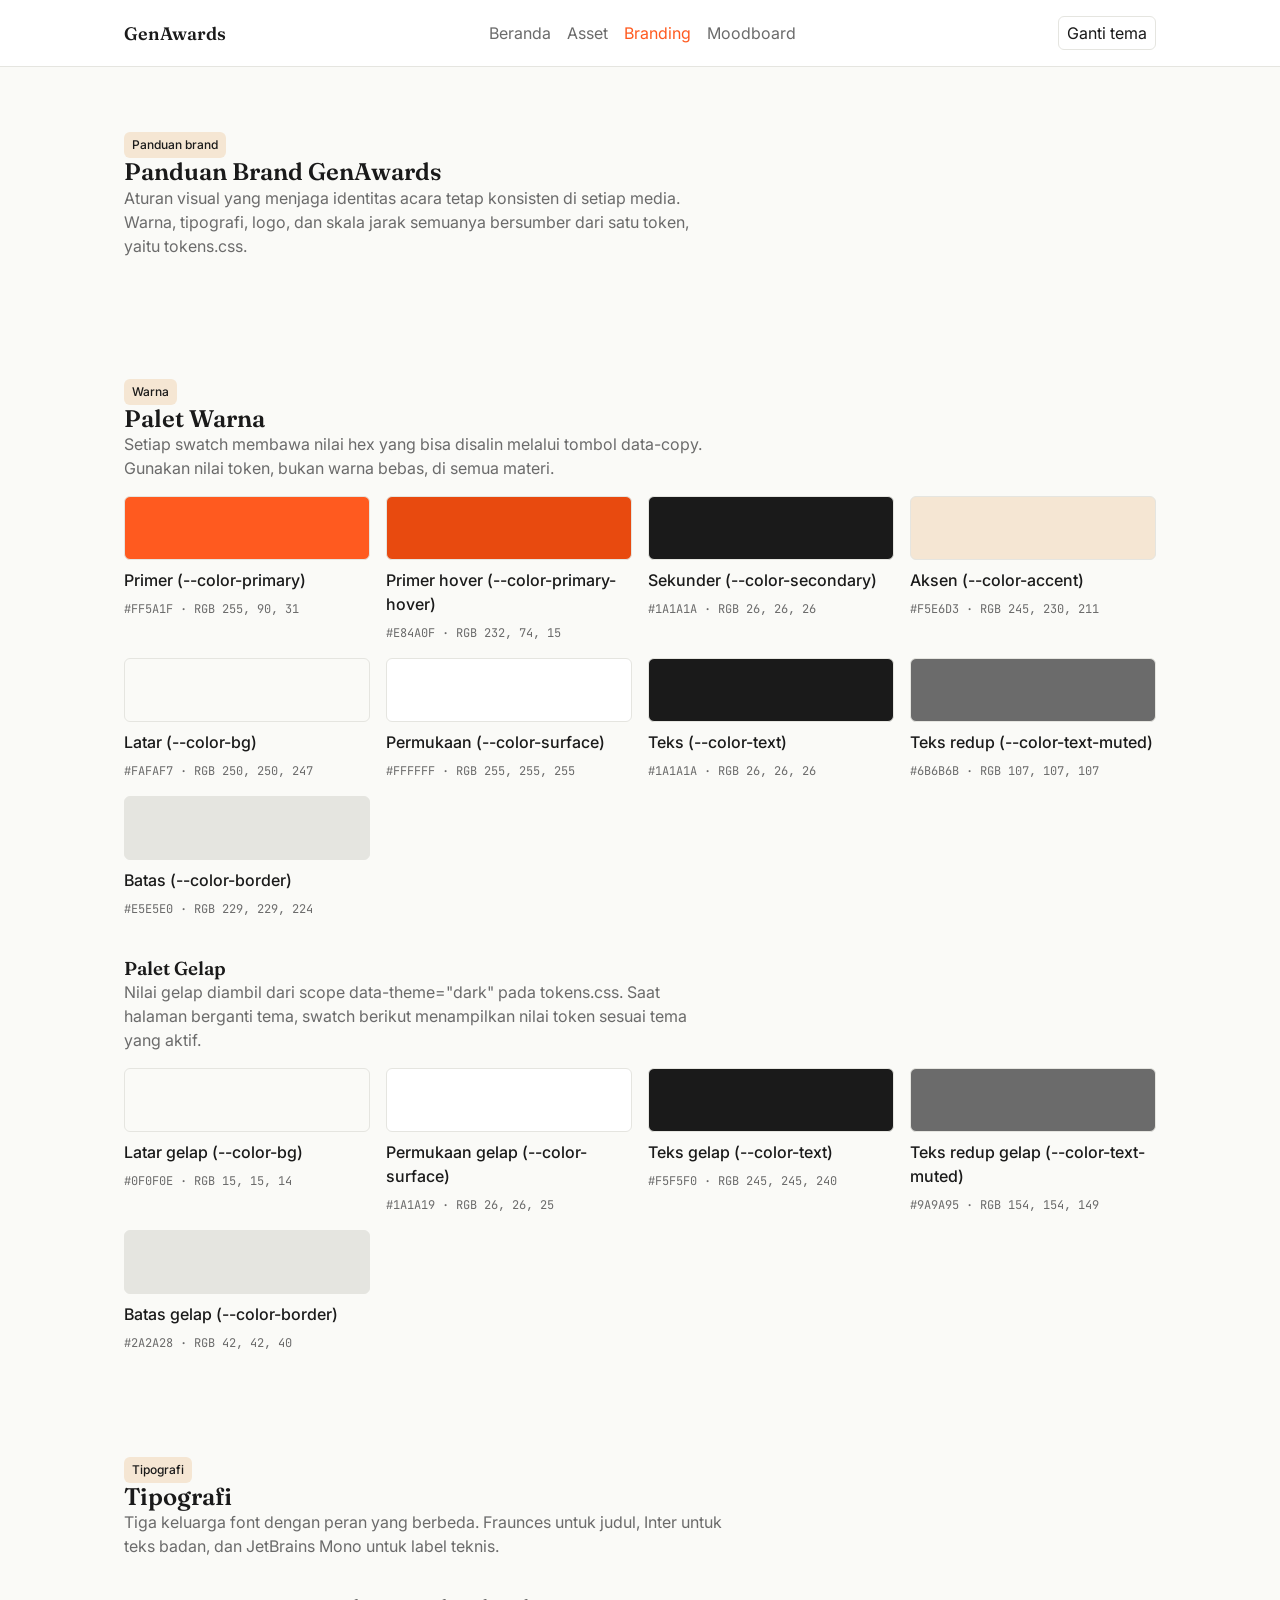
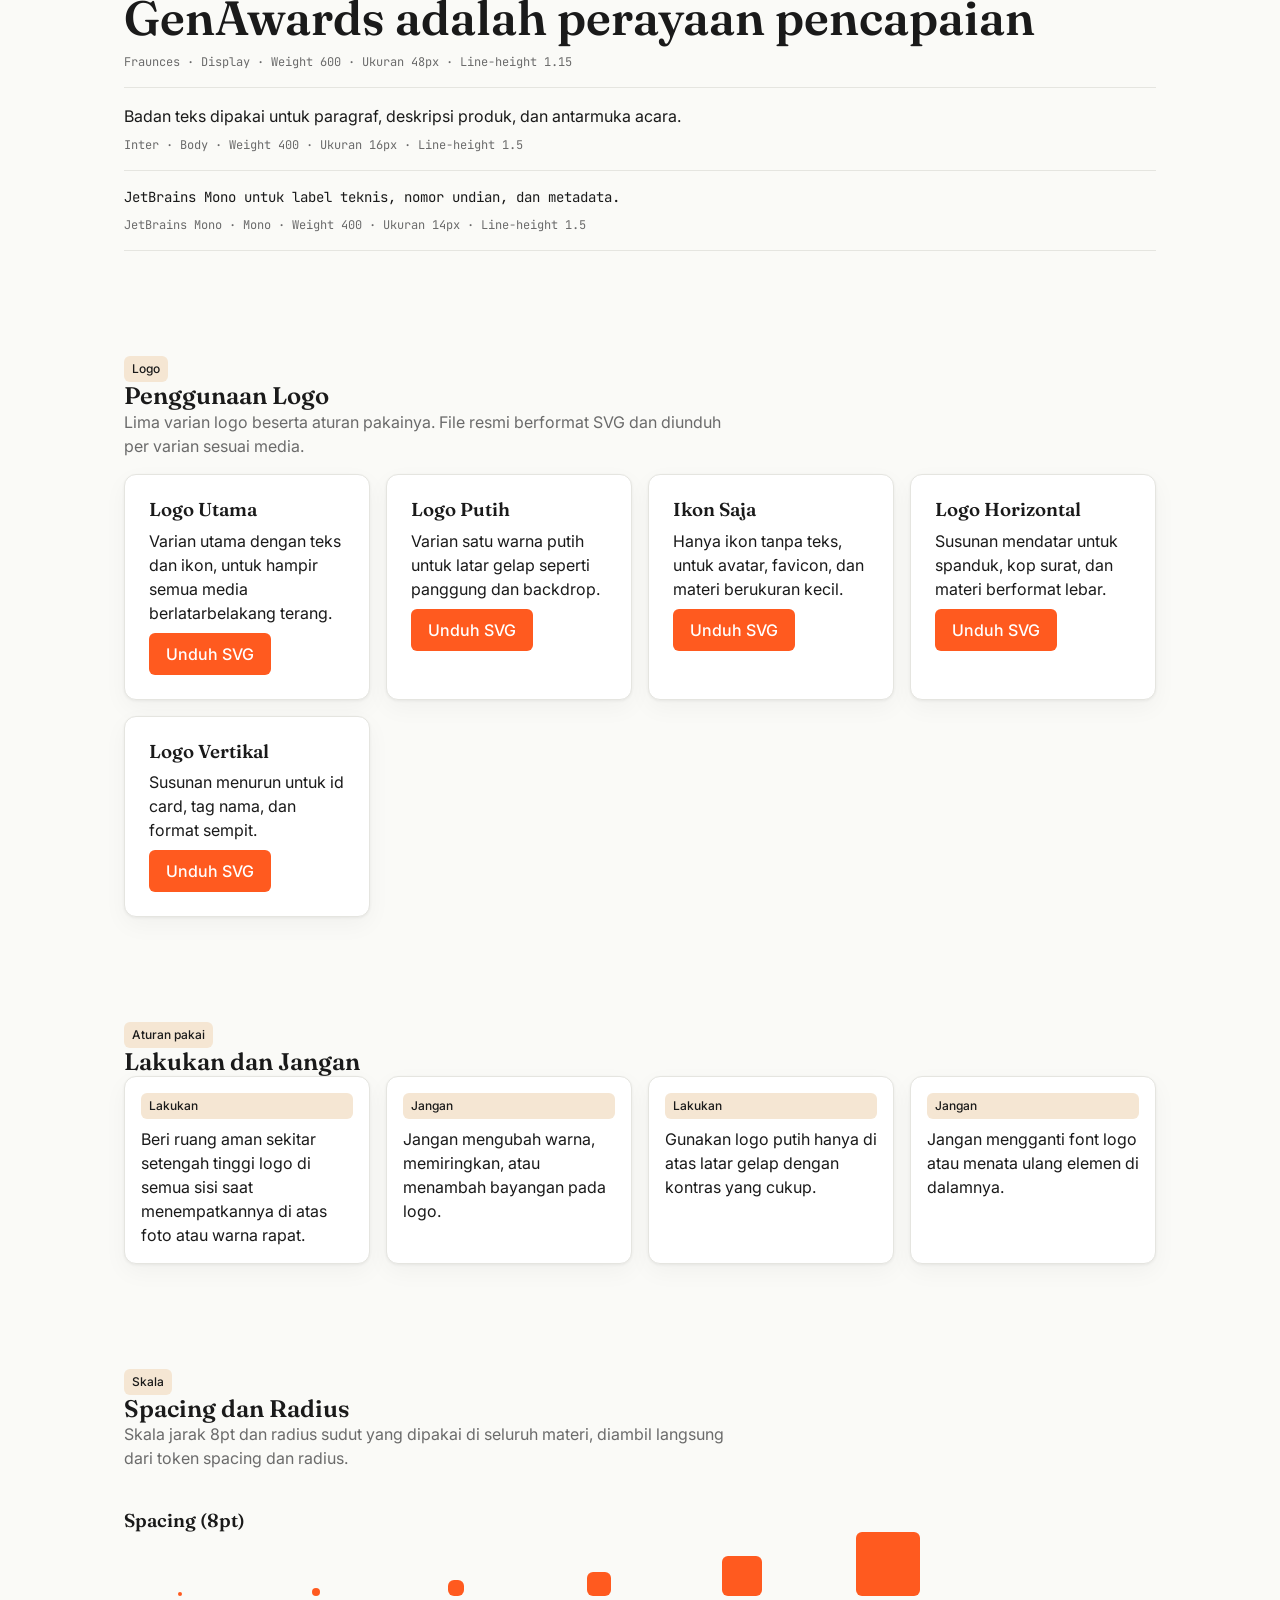
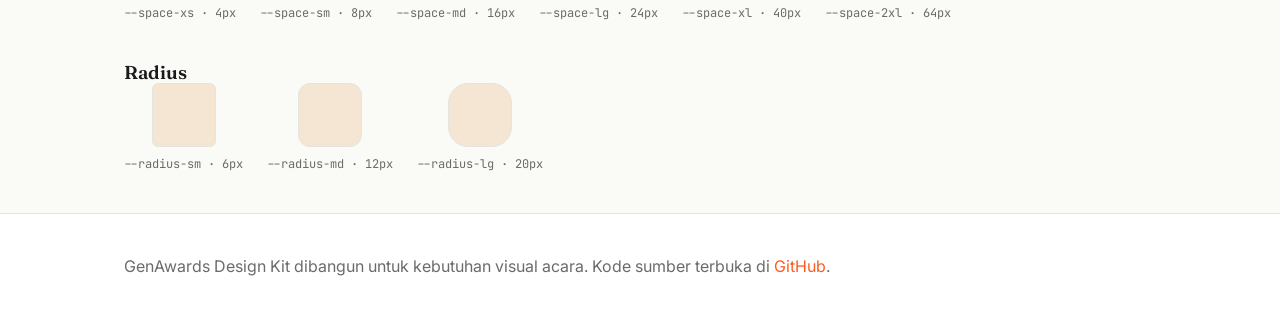
==== branding.html @ 39873c0e "feat: add brand guidelines page" ====
<!DOCTYPE html>
<html lang="id" data-theme="light">
<head>
  <meta charset="UTF-8">
  <meta name="viewport" content="width=device-width, initial-scale=1">
  <meta name="description" content="Panduan brand GenAwards: palet warna, tipografi, penggunaan logo, dan aturan desain untuk kebutuhan visual acara.">
  <meta property="og:title" content="GenAwards — Brand Guideline">
  <meta property="og:description" content="Panduan brand GenAwards: palet warna, tipografi, penggunaan logo, dan aturan desain.">
  <meta property="og:type" content="website">
  <meta property="og:url" content="https://ubaidkhoiri.github.io/genawards/">
  <title>Branding — GenAwards Design Kit</title>
  <link rel="preconnect" href="https://fonts.googleapis.com">
  <link rel="preconnect" href="https://fonts.gstatic.com" crossorigin>
  <link href="https://fonts.googleapis.com/css2?family=Fraunces:opsz,wght@9..144,500;9..144,600&family=Inter:wght@400;500;600&family=JetBrains+Mono:wght@400;500&display=swap" rel="stylesheet">
  <link rel="stylesheet" href="./assets/css/tokens.css">
  <link rel="stylesheet" href="./assets/css/style.css">
</head>
<body>
  <header class="site-header">
    <div class="container site-header__inner">
      <a class="site-header__brand" href="./index.html">GenAwards</a>
      <nav class="nav" aria-label="Navigasi utama">
        <a class="nav__link" href="./index.html">Beranda</a>
        <a class="nav__link" href="./assets.html">Asset</a>
        <a class="nav__link" href="./branding.html" aria-current="page">Branding</a>
        <a class="nav__link" href="./moodboard.html">Moodboard</a>
      </nav>
      <button class="chip" type="button" data-theme-toggle aria-label="Ganti tema terang atau gelap">Ganti tema</button>
    </div>
  </header>

  <main>
    <section class="section" aria-labelledby="panduan-title">
      <div class="container">
        <span class="badge">Panduan brand</span>
        <h1 id="panduan-title">Panduan Brand GenAwards</h1>
        <p class="section__intro">Aturan visual yang menjaga identitas acara tetap konsisten di setiap media. Warna, tipografi, logo, dan skala jarak semuanya bersumber dari satu token, yaitu tokens.css.</p>
      </div>
    </section>

    <section class="section" aria-labelledby="warna-title">
      <div class="container">
        <span class="badge">Warna</span>
        <h2 id="warna-title">Palet Warna</h2>
        <p class="section__intro">Setiap swatch membawa nilai hex yang bisa disalin melalui tombol data-copy. Gunakan nilai token, bukan warna bebas, di semua materi.</p>

        <div class="grid">
          <div class="swatch swatch--primary" data-copy="#FF5A1F">
            <div class="swatch__preview" aria-hidden="true"></div>
            <p class="swatch__name">Primer (--color-primary)</p>
            <p class="swatch__meta">#FF5A1F · RGB 255, 90, 31</p>
          </div>
          <div class="swatch swatch--primary-hover" data-copy="#E84A0F">
            <div class="swatch__preview" aria-hidden="true"></div>
            <p class="swatch__name">Primer hover (--color-primary-hover)</p>
            <p class="swatch__meta">#E84A0F · RGB 232, 74, 15</p>
          </div>
          <div class="swatch swatch--secondary" data-copy="#1A1A1A">
            <div class="swatch__preview" aria-hidden="true"></div>
            <p class="swatch__name">Sekunder (--color-secondary)</p>
            <p class="swatch__meta">#1A1A1A · RGB 26, 26, 26</p>
          </div>
          <div class="swatch swatch--accent" data-copy="#F5E6D3">
            <div class="swatch__preview" aria-hidden="true"></div>
            <p class="swatch__name">Aksen (--color-accent)</p>
            <p class="swatch__meta">#F5E6D3 · RGB 245, 230, 211</p>
          </div>
          <div class="swatch swatch--bg" data-copy="#FAFAF7">
            <div class="swatch__preview" aria-hidden="true"></div>
            <p class="swatch__name">Latar (--color-bg)</p>
            <p class="swatch__meta">#FAFAF7 · RGB 250, 250, 247</p>
          </div>
          <div class="swatch swatch--surface" data-copy="#FFFFFF">
            <div class="swatch__preview" aria-hidden="true"></div>
            <p class="swatch__name">Permukaan (--color-surface)</p>
            <p class="swatch__meta">#FFFFFF · RGB 255, 255, 255</p>
          </div>
          <div class="swatch swatch--text" data-copy="#1A1A1A">
            <div class="swatch__preview" aria-hidden="true"></div>
            <p class="swatch__name">Teks (--color-text)</p>
            <p class="swatch__meta">#1A1A1A · RGB 26, 26, 26</p>
          </div>
          <div class="swatch swatch--text-muted" data-copy="#6B6B6B">
            <div class="swatch__preview" aria-hidden="true"></div>
            <p class="swatch__name">Teks redup (--color-text-muted)</p>
            <p class="swatch__meta">#6B6B6B · RGB 107, 107, 107</p>
          </div>
          <div class="swatch swatch--border" data-copy="#E5E5E0">
            <div class="swatch__preview" aria-hidden="true"></div>
            <p class="swatch__name">Batas (--color-border)</p>
            <p class="swatch__meta">#E5E5E0 · RGB 229, 229, 224</p>
          </div>
        </div>

        <h3 class="subhead">Palet Gelap</h3>
        <p class="section__intro">Nilai gelap diambil dari scope data-theme="dark" pada tokens.css. Saat halaman berganti tema, swatch berikut menampilkan nilai token sesuai tema yang aktif.</p>
        <div class="grid">
          <div class="swatch swatch--bg" data-copy="#0F0F0E">
            <div class="swatch__preview" aria-hidden="true"></div>
            <p class="swatch__name">Latar gelap (--color-bg)</p>
            <p class="swatch__meta">#0F0F0E · RGB 15, 15, 14</p>
          </div>
          <div class="swatch swatch--surface" data-copy="#1A1A19">
            <div class="swatch__preview" aria-hidden="true"></div>
            <p class="swatch__name">Permukaan gelap (--color-surface)</p>
            <p class="swatch__meta">#1A1A19 · RGB 26, 26, 25</p>
          </div>
          <div class="swatch swatch--text" data-copy="#F5F5F0">
            <div class="swatch__preview" aria-hidden="true"></div>
            <p class="swatch__name">Teks gelap (--color-text)</p>
            <p class="swatch__meta">#F5F5F0 · RGB 245, 245, 240</p>
          </div>
          <div class="swatch swatch--text-muted" data-copy="#9A9A95">
            <div class="swatch__preview" aria-hidden="true"></div>
            <p class="swatch__name">Teks redup gelap (--color-text-muted)</p>
            <p class="swatch__meta">#9A9A95 · RGB 154, 154, 149</p>
          </div>
          <div class="swatch swatch--border" data-copy="#2A2A28">
            <div class="swatch__preview" aria-hidden="true"></div>
            <p class="swatch__name">Batas gelap (--color-border)</p>
            <p class="swatch__meta">#2A2A28 · RGB 42, 42, 40</p>
          </div>
        </div>
      </div>
    </section>

    <section class="section" aria-labelledby="tipografi-title">
      <div class="container">
        <span class="badge">Tipografi</span>
        <h2 id="tipografi-title">Tipografi</h2>
        <p class="section__intro">Tiga keluarga font dengan peran yang berbeda. Fraunces untuk judul, Inter untuk teks badan, dan JetBrains Mono untuk label teknis.</p>

        <div class="type">
          <p class="type__sample type__sample--display">GenAwards adalah perayaan pencapaian</p>
          <p class="type__meta">Fraunces · Display · Weight 600 · Ukuran 48px · Line-height 1.15</p>
        </div>
        <div class="type">
          <p class="type__sample type__sample--body">Badan teks dipakai untuk paragraf, deskripsi produk, dan antarmuka acara.</p>
          <p class="type__meta">Inter · Body · Weight 400 · Ukuran 16px · Line-height 1.5</p>
        </div>
        <div class="type">
          <p class="type__sample type__sample--mono">JetBrains Mono untuk label teknis, nomor undian, dan metadata.</p>
          <p class="type__meta">JetBrains Mono · Mono · Weight 400 · Ukuran 14px · Line-height 1.5</p>
        </div>
      </div>
    </section>

    <section class="section" aria-labelledby="logo-title">
      <div class="container">
        <span class="badge">Logo</span>
        <h2 id="logo-title">Penggunaan Logo</h2>
        <p class="section__intro">Lima varian logo beserta aturan pakainya. File resmi berformat SVG dan diunduh per varian sesuai media.</p>

        <div class="grid">
          <div class="card card--logo">
            <h3>Logo Utama</h3>
            <p>Varian utama dengan teks dan ikon, untuk hampir semua media berlatarbelakang terang.</p>
            <a class="button" href="./downloads/logo-primary.svg" download>Unduh SVG</a>
          </div>
          <div class="card card--logo">
            <h3>Logo Putih</h3>
            <p>Varian satu warna putih untuk latar gelap seperti panggung dan backdrop.</p>
            <a class="button" href="./downloads/logo-white.svg" download>Unduh SVG</a>
          </div>
          <div class="card card--logo">
            <h3>Ikon Saja</h3>
            <p>Hanya ikon tanpa teks, untuk avatar, favicon, dan materi berukuran kecil.</p>
            <a class="button" href="./downloads/logo-icon.svg" download>Unduh SVG</a>
          </div>
          <div class="card card--logo">
            <h3>Logo Horizontal</h3>
            <p>Susunan mendatar untuk spanduk, kop surat, dan materi berformat lebar.</p>
            <a class="button" href="./downloads/logo-horizontal.svg" download>Unduh SVG</a>
          </div>
          <div class="card card--logo">
            <h3>Logo Vertikal</h3>
            <p>Susunan menurun untuk id card, tag nama, dan format sempit.</p>
            <a class="button" href="./downloads/logo-vertical.svg" download>Unduh SVG</a>
          </div>
        </div>
      </div>
    </section>

    <section class="section" aria-labelledby="aturan-title">
      <div class="container">
        <span class="badge">Aturan pakai</span>
        <h2 id="aturan-title">Lakukan dan Jangan</h2>

        <div class="grid">
          <div class="card card--do-dont">
            <span class="badge">Lakukan</span>
            <p>Beri ruang aman sekitar setengah tinggi logo di semua sisi saat menempatkannya di atas foto atau warna rapat.</p>
          </div>
          <div class="card card--do-dont">
            <span class="badge">Jangan</span>
            <p>Jangan mengubah warna, memiringkan, atau menambah bayangan pada logo.</p>
          </div>
          <div class="card card--do-dont">
            <span class="badge">Lakukan</span>
            <p>Gunakan logo putih hanya di atas latar gelap dengan kontras yang cukup.</p>
          </div>
          <div class="card card--do-dont">
            <span class="badge">Jangan</span>
            <p>Jangan mengganti font logo atau menata ulang elemen di dalamnya.</p>
          </div>
        </div>
      </div>
    </section>

    <section class="section" aria-labelledby="skala-title">
      <div class="container">
        <span class="badge">Skala</span>
        <h2 id="skala-title">Spacing dan Radius</h2>
        <p class="section__intro">Skala jarak 8pt dan radius sudut yang dipakai di seluruh materi, diambil langsung dari token spacing dan radius.</p>

        <h3 class="subhead">Spacing (8pt)</h3>
        <div class="scale">
          <div class="scale__unit">
            <div class="scale__item scale__item--space-xs" aria-hidden="true"></div>
            <p class="scale__label">--space-xs · 4px</p>
          </div>
          <div class="scale__unit">
            <div class="scale__item scale__item--space-sm" aria-hidden="true"></div>
            <p class="scale__label">--space-sm · 8px</p>
          </div>
          <div class="scale__unit">
            <div class="scale__item scale__item--space-md" aria-hidden="true"></div>
            <p class="scale__label">--space-md · 16px</p>
          </div>
          <div class="scale__unit">
            <div class="scale__item scale__item--space-lg" aria-hidden="true"></div>
            <p class="scale__label">--space-lg · 24px</p>
          </div>
          <div class="scale__unit">
            <div class="scale__item scale__item--space-xl" aria-hidden="true"></div>
            <p class="scale__label">--space-xl · 40px</p>
          </div>
          <div class="scale__unit">
            <div class="scale__item scale__item--space-2xl" aria-hidden="true"></div>
            <p class="scale__label">--space-2xl · 64px</p>
          </div>
        </div>

        <h3 class="subhead">Radius</h3>
        <div class="scale">
          <div class="scale__unit">
            <div class="scale__item scale__item--radius scale__item--radius-sm" aria-hidden="true"></div>
            <p class="scale__label">--radius-sm · 6px</p>
          </div>
          <div class="scale__unit">
            <div class="scale__item scale__item--radius scale__item--radius-md" aria-hidden="true"></div>
            <p class="scale__label">--radius-md · 12px</p>
          </div>
          <div class="scale__unit">
            <div class="scale__item scale__item--radius scale__item--radius-lg" aria-hidden="true"></div>
            <p class="scale__label">--radius-lg · 20px</p>
          </div>
        </div>
      </div>
    </section>
  </main>

  <footer class="site-footer">
    <div class="container">
      <p>GenAwards Design Kit dibangun untuk kebutuhan visual acara. Kode sumber terbuka di <a href="https://github.com/ubaidkhoiri/genawards" target="_blank" rel="noopener">GitHub</a>.</p>
    </div>
  </footer>

  <script src="./assets/js/main.js"></script>
</body>
</html>
---- assets/css/tokens.css ----
:root {
  /* Warna — sesuaikan dengan brand event, contoh: */
  --color-primary: #FF5A1F;
  --color-primary-hover: #E84A0F;
  --color-secondary: #1A1A1A;
  --color-accent: #F5E6D3;
  --color-bg: #FAFAF7;
  --color-surface: #FFFFFF;
  --color-text: #1A1A1A;
  --color-text-muted: #6B6B6B;
  --color-border: #E5E5E0;

  /* Typography */
  --font-display: 'Fraunces', serif;
  --font-body: 'Inter', system-ui, sans-serif;
  --font-mono: 'JetBrains Mono', monospace;

  /* Spacing scale (8pt) */
  --space-xs: 4px;
  --space-sm: 8px;
  --space-md: 16px;
  --space-lg: 24px;
  --space-xl: 40px;
  --space-2xl: 64px;

  /* Radius & shadow */
  --radius-sm: 6px;
  --radius-md: 12px;
  --radius-lg: 20px;
  --shadow-card: 0 1px 3px rgba(0,0,0,0.06), 0 8px 24px rgba(0,0,0,0.04);
  --shadow-hover: 0 4px 12px rgba(0,0,0,0.08), 0 16px 40px rgba(0,0,0,0.08);

  /* Motion */
  --ease-out: cubic-bezier(0.16, 1, 0.3, 1);
  --duration: 220ms;
}

[data-theme="dark"] {
  --color-bg: #0F0F0E;
  --color-surface: #1A1A19;
  --color-text: #F5F5F0;
  --color-text-muted: #9A9A95;
  --color-border: #2A2A28;
}
---- assets/css/style.css ----
/* Reset */
*,
*::before,
*::after {
  box-sizing: border-box;
  margin: 0;
  padding: 0;
}

html {
  -webkit-text-size-adjust: 100%;
  text-size-adjust: 100%;
}

body {
  font-family: var(--font-body);
  font-size: 16px;
  line-height: 1.5;
  color: var(--color-text);
  background-color: var(--color-bg);
}

img,
picture,
video {
  display: block;
  max-width: 100%;
  height: auto;
}

input,
button,
textarea,
select {
  font: inherit;
  color: inherit;
}

a {
  color: var(--color-primary);
  text-decoration: none;
}

a:hover {
  color: var(--color-primary-hover);
}

/* Typography */
h1,
h2,
h3,
h4,
h5,
h6 {
  font-family: var(--font-display);
  font-weight: 600;
  line-height: 1.15;
  color: var(--color-text);
}

/* Layout base */
.container {
  width: 100%;
  max-width: 1080px;
  margin-inline: auto;
  padding-inline: var(--space-md);
}

@media (min-width: 640px) {
  .container {
    padding-inline: var(--space-lg);
  }
}

/* Focus */
:focus-visible {
  outline: 2px solid var(--color-primary);
  outline-offset: 2px;
}

/* Components */
.card {
  background-color: var(--color-surface);
  border: 1px solid var(--color-border);
  border-radius: var(--radius-md);
  box-shadow: var(--shadow-card);
  transition: box-shadow var(--duration) var(--ease-out);
}

.card:hover {
  box-shadow: var(--shadow-hover);
}

.badge {
  display: inline-block;
  font-size: 0.75rem;
  font-weight: 500;
  padding: var(--space-xs) var(--space-sm);
  border-radius: var(--radius-sm);
  background-color: var(--color-accent);
  color: var(--color-text);
}

.chip {
  display: inline-block;
  padding: var(--space-xs) var(--space-sm);
  border: 1px solid var(--color-border);
  border-radius: var(--radius-sm);
  background-color: var(--color-surface);
  color: var(--color-text);
  cursor: pointer;
  transition: background-color var(--duration) var(--ease-out), border-color var(--duration) var(--ease-out);
}

.chip:hover,
.chip[aria-pressed="true"] {
  background-color: var(--color-accent);
  border-color: var(--color-primary);
}

.button {
  display: inline-block;
  padding: var(--space-sm) var(--space-md);
  border: 1px solid transparent;
  border-radius: var(--radius-sm);
  background-color: var(--color-primary);
  color: var(--color-surface);
  font-weight: 500;
  cursor: pointer;
  transition: background-color var(--duration) var(--ease-out);
}

.button:hover {
  background-color: var(--color-primary-hover);
  color: var(--color-surface);
}

.toast {
  position: fixed;
  bottom: var(--space-lg);
  left: 50%;
  transform: translateX(-50%);
  padding: var(--space-sm) var(--space-md);
  border-radius: var(--radius-md);
  background-color: var(--color-secondary);
  color: var(--color-surface);
  box-shadow: var(--shadow-hover);
  opacity: 0;
  pointer-events: none;
  transition: opacity var(--duration) var(--ease-out);
}

.toast[data-visible="true"] {
  opacity: 1;
}

/* Page shell */
.site-header {
  background-color: var(--color-surface);
  border-bottom: 1px solid var(--color-border);
}

.site-header__inner {
  display: flex;
  align-items: center;
  justify-content: space-between;
  gap: var(--space-md);
  flex-wrap: wrap;
  padding-block: var(--space-md);
}

.site-header__brand {
  font-family: var(--font-display);
  font-size: 1.125rem;
  font-weight: 600;
  color: var(--color-text);
}

.site-header__brand:hover {
  color: var(--color-text);
}

.nav {
  display: flex;
  gap: var(--space-md);
  flex-wrap: wrap;
}

.nav__link {
  color: var(--color-text-muted);
}

.nav__link:hover {
  color: var(--color-text);
}

.nav__link[aria-current="page"] {
  color: var(--color-primary);
}

.site-footer {
  background-color: var(--color-surface);
  border-top: 1px solid var(--color-border);
  color: var(--color-text-muted);
  padding-block: var(--space-xl);
}

/* Landing sections */
.hero {
  padding-block: var(--space-2xl);
  text-align: center;
}

.hero h1 {
  font-size: clamp(2.25rem, 5vw, 3.5rem);
  max-width: 18ch;
  margin-inline: auto;
}

.hero__tagline {
  color: var(--color-text-muted);
  font-size: 1.125rem;
  max-width: 45ch;
  margin-inline: auto;
}

.hero__actions {
  display: flex;
  justify-content: center;
  gap: var(--space-sm);
  flex-wrap: wrap;
}

.section {
  padding-block: var(--space-2xl) var(--space-xl);
}

.grid {
  display: grid;
  gap: var(--space-md);
  grid-template-columns: repeat(auto-fit, minmax(220px, 1fr));
}

.card--link {
  display: block;
  color: var(--color-text);
  padding: var(--space-lg);
}

.card--link:hover {
  color: var(--color-text);
}

.card__meta {
  color: var(--color-text-muted);
  font-family: var(--font-mono);
  font-size: 0.875rem;
}

.button--ghost {
  background-color: var(--color-surface);
  border-color: var(--color-border);
  color: var(--color-text);
}

.button--ghost:hover {
  background-color: var(--color-accent);
  color: var(--color-text);
}

/* Gallery */
.search {
  width: 100%;
  margin-bottom: var(--space-md);
  padding: var(--space-sm) var(--space-md);
  border: 1px solid var(--color-border);
  border-radius: var(--radius-sm);
  background-color: var(--color-surface);
  color: var(--color-text);
}

.chips {
  display: flex;
  flex-wrap: wrap;
  gap: var(--space-sm);
  margin-bottom: var(--space-lg);
}

.chip[data-active] {
  background-color: var(--color-accent);
  border-color: var(--color-primary);
}

.card--asset {
  display: flex;
  flex-direction: column;
  overflow: hidden;
}

.card--asset__body {
  padding: var(--space-md);
}

.card--asset__body p {
  color: var(--color-text-muted);
  font-size: 0.875rem;
}

.card--asset__actions {
  display: flex;
  gap: var(--space-sm);
  margin-top: var(--space-md);
}

.preview-box {
  display: flex;
  align-items: center;
  justify-content: center;
  aspect-ratio: 4 / 3;
  background-color: var(--color-surface);
  background-image:
    linear-gradient(45deg, var(--color-border) 25%, transparent 25%),
    linear-gradient(-45deg, var(--color-border) 25%, transparent 25%),
    linear-gradient(45deg, transparent 75%, var(--color-border) 75%),
    linear-gradient(-45deg, transparent 75%, var(--color-border) 75%);
  background-size: var(--space-md) var(--space-md);
  background-position:
    0 0,
    0 var(--space-sm),
    var(--space-sm) calc(-1 * var(--space-sm)),
    calc(-1 * var(--space-sm)) 0;
}

.preview-box img {
  width: 100%;
  height: 100%;
  object-fit: contain;
}

.btn {
  display: inline-block;
  padding: var(--space-xs) var(--space-sm);
  border: 1px solid var(--color-border);
  border-radius: var(--radius-sm);
  background-color: var(--color-surface);
  color: var(--color-text);
  font-family: var(--font-mono);
  font-size: 0.75rem;
  transition: background-color var(--duration) var(--ease-out), border-color var(--duration) var(--ease-out);
}

.btn:hover {
  background-color: var(--color-accent);
  border-color: var(--color-primary);
  color: var(--color-text);
}

.gallery-empty {
  grid-column: 1 / -1;
  color: var(--color-text-muted);
}

/* Brand guidelines */
.section__intro {
  max-width: 60ch;
  color: var(--color-text-muted);
  margin-bottom: var(--space-md);
}

.subhead {
  margin-top: var(--space-xl);
}

.swatch {
  display: flex;
  flex-direction: column;
  gap: var(--space-sm);
}

.swatch__preview {
  height: var(--space-2xl);
  border-radius: var(--radius-sm);
  border: 1px solid var(--color-border);
}

.swatch__name {
  font-weight: 500;
}

.swatch__meta {
  font-family: var(--font-mono);
  font-size: 0.75rem;
  color: var(--color-text-muted);
}

.swatch--primary .swatch__preview { background-color: var(--color-primary); }
.swatch--primary-hover .swatch__preview { background-color: var(--color-primary-hover); }
.swatch--secondary .swatch__preview { background-color: var(--color-secondary); }
.swatch--accent .swatch__preview { background-color: var(--color-accent); }
.swatch--bg .swatch__preview { background-color: var(--color-bg); }
.swatch--surface .swatch__preview { background-color: var(--color-surface); }
.swatch--text .swatch__preview { background-color: var(--color-text); }
.swatch--text-muted .swatch__preview { background-color: var(--color-text-muted); }
.swatch--border .swatch__preview { background-color: var(--color-border); }

.type {
  padding-block: var(--space-md);
  border-bottom: 1px solid var(--color-border);
}

.type__sample--display {
  font-family: var(--font-display);
  font-size: 3rem;
  font-weight: 600;
  line-height: 1.15;
}

.type__sample--body {
  font-family: var(--font-body);
  font-size: 1rem;
  line-height: 1.5;
}

.type__sample--mono {
  font-family: var(--font-mono);
  font-size: 0.875rem;
  line-height: 1.5;
}

.type__meta {
  font-family: var(--font-mono);
  font-size: 0.75rem;
  color: var(--color-text-muted);
  margin-top: var(--space-sm);
}

.card--logo {
  display: flex;
  flex-direction: column;
  align-items: flex-start;
  gap: var(--space-sm);
  padding: var(--space-lg);
}

.card--do-dont {
  display: flex;
  flex-direction: column;
  gap: var(--space-sm);
  padding: var(--space-md);
}

.scale {
  display: flex;
  align-items: flex-end;
  gap: var(--space-lg);
  flex-wrap: wrap;
}

.scale__unit {
  display: flex;
  flex-direction: column;
  align-items: center;
  gap: var(--space-sm);
}

.scale__label {
  font-family: var(--font-mono);
  font-size: 0.75rem;
  color: var(--color-text-muted);
}

.scale__item {
  border-radius: var(--radius-sm);
}

.scale__item--space-xs { width: var(--space-xs); height: var(--space-xs); background-color: var(--color-primary); }
.scale__item--space-sm { width: var(--space-sm); height: var(--space-sm); background-color: var(--color-primary); }
.scale__item--space-md { width: var(--space-md); height: var(--space-md); background-color: var(--color-primary); }
.scale__item--space-lg { width: var(--space-lg); height: var(--space-lg); background-color: var(--color-primary); }
.scale__item--space-xl { width: var(--space-xl); height: var(--space-xl); background-color: var(--color-primary); }
.scale__item--space-2xl { width: var(--space-2xl); height: var(--space-2xl); background-color: var(--color-primary); }

.scale__item--radius {
  width: var(--space-2xl);
  height: var(--space-2xl);
  background-color: var(--color-accent);
  border: 1px solid var(--color-border);
}

.scale__item--radius-sm { border-radius: var(--radius-sm); }
.scale__item--radius-md { border-radius: var(--radius-md); }
.scale__item--radius-lg { border-radius: var(--radius-lg); }
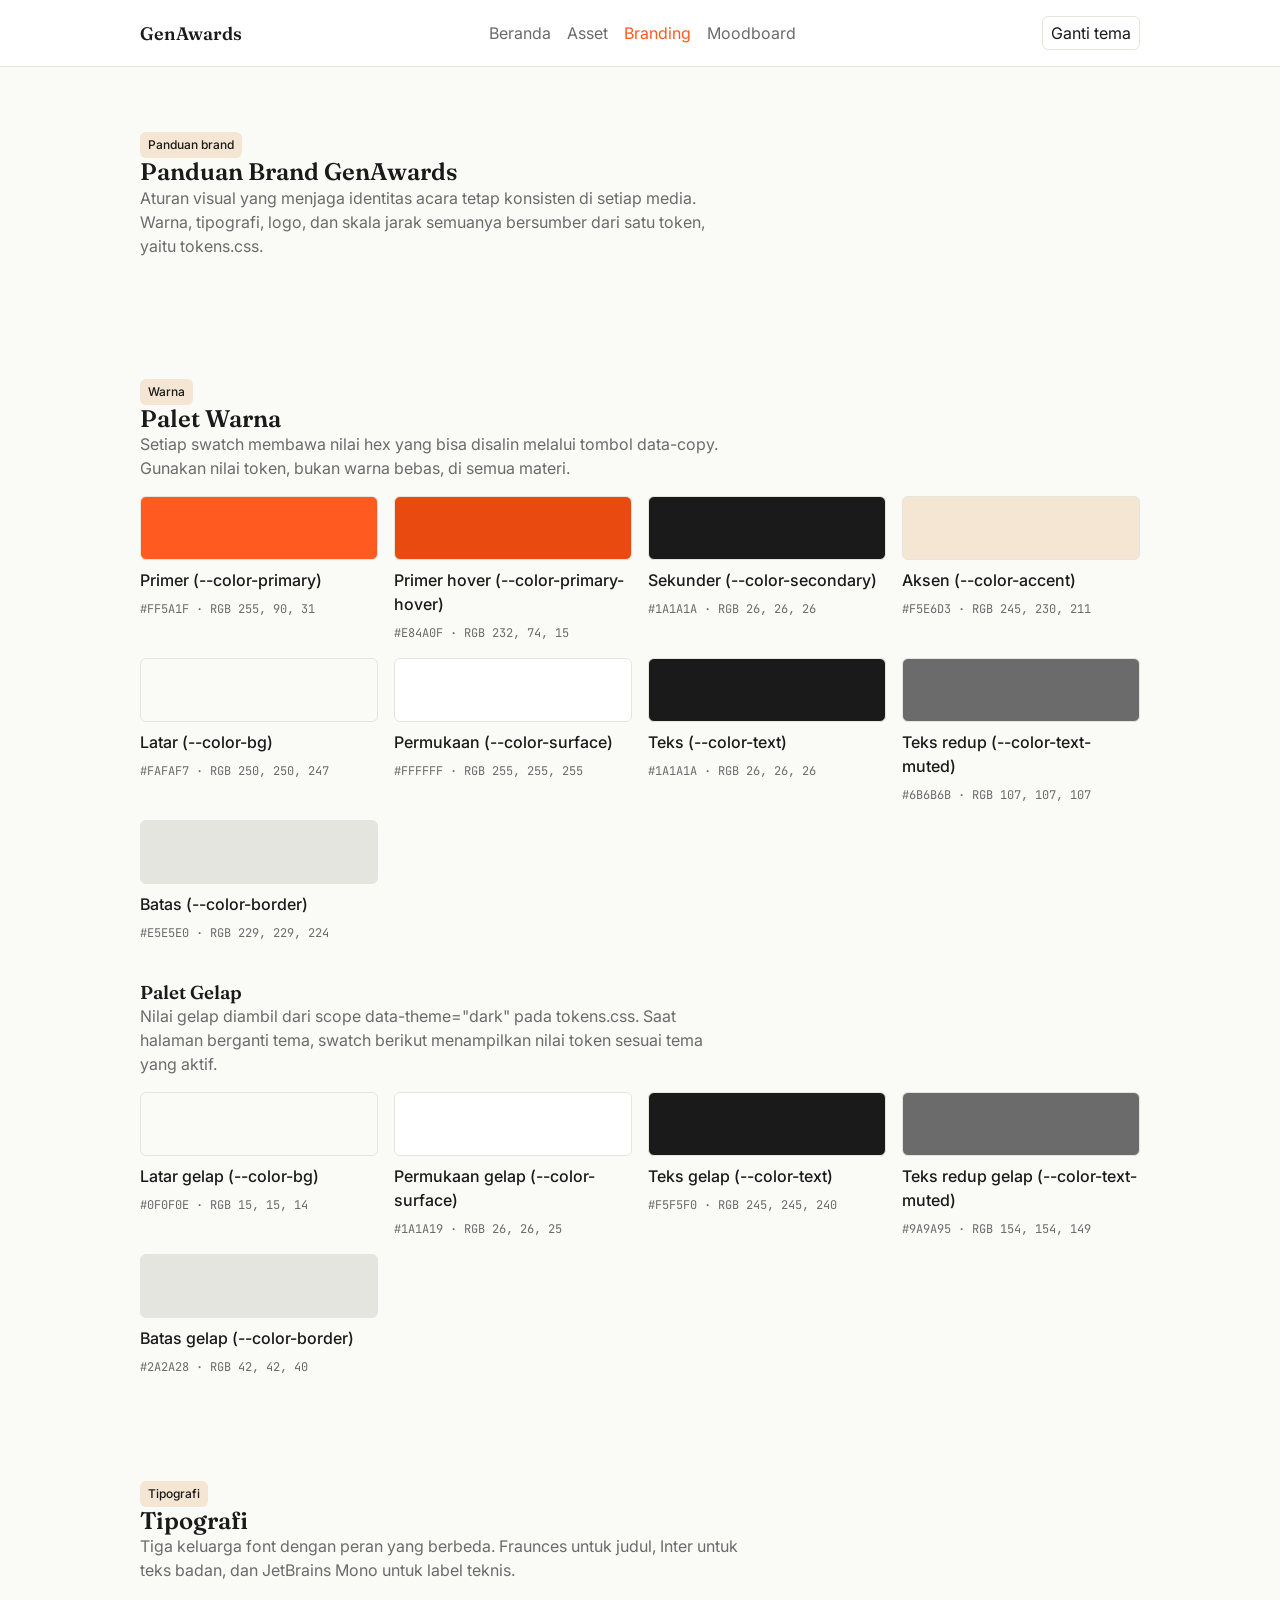
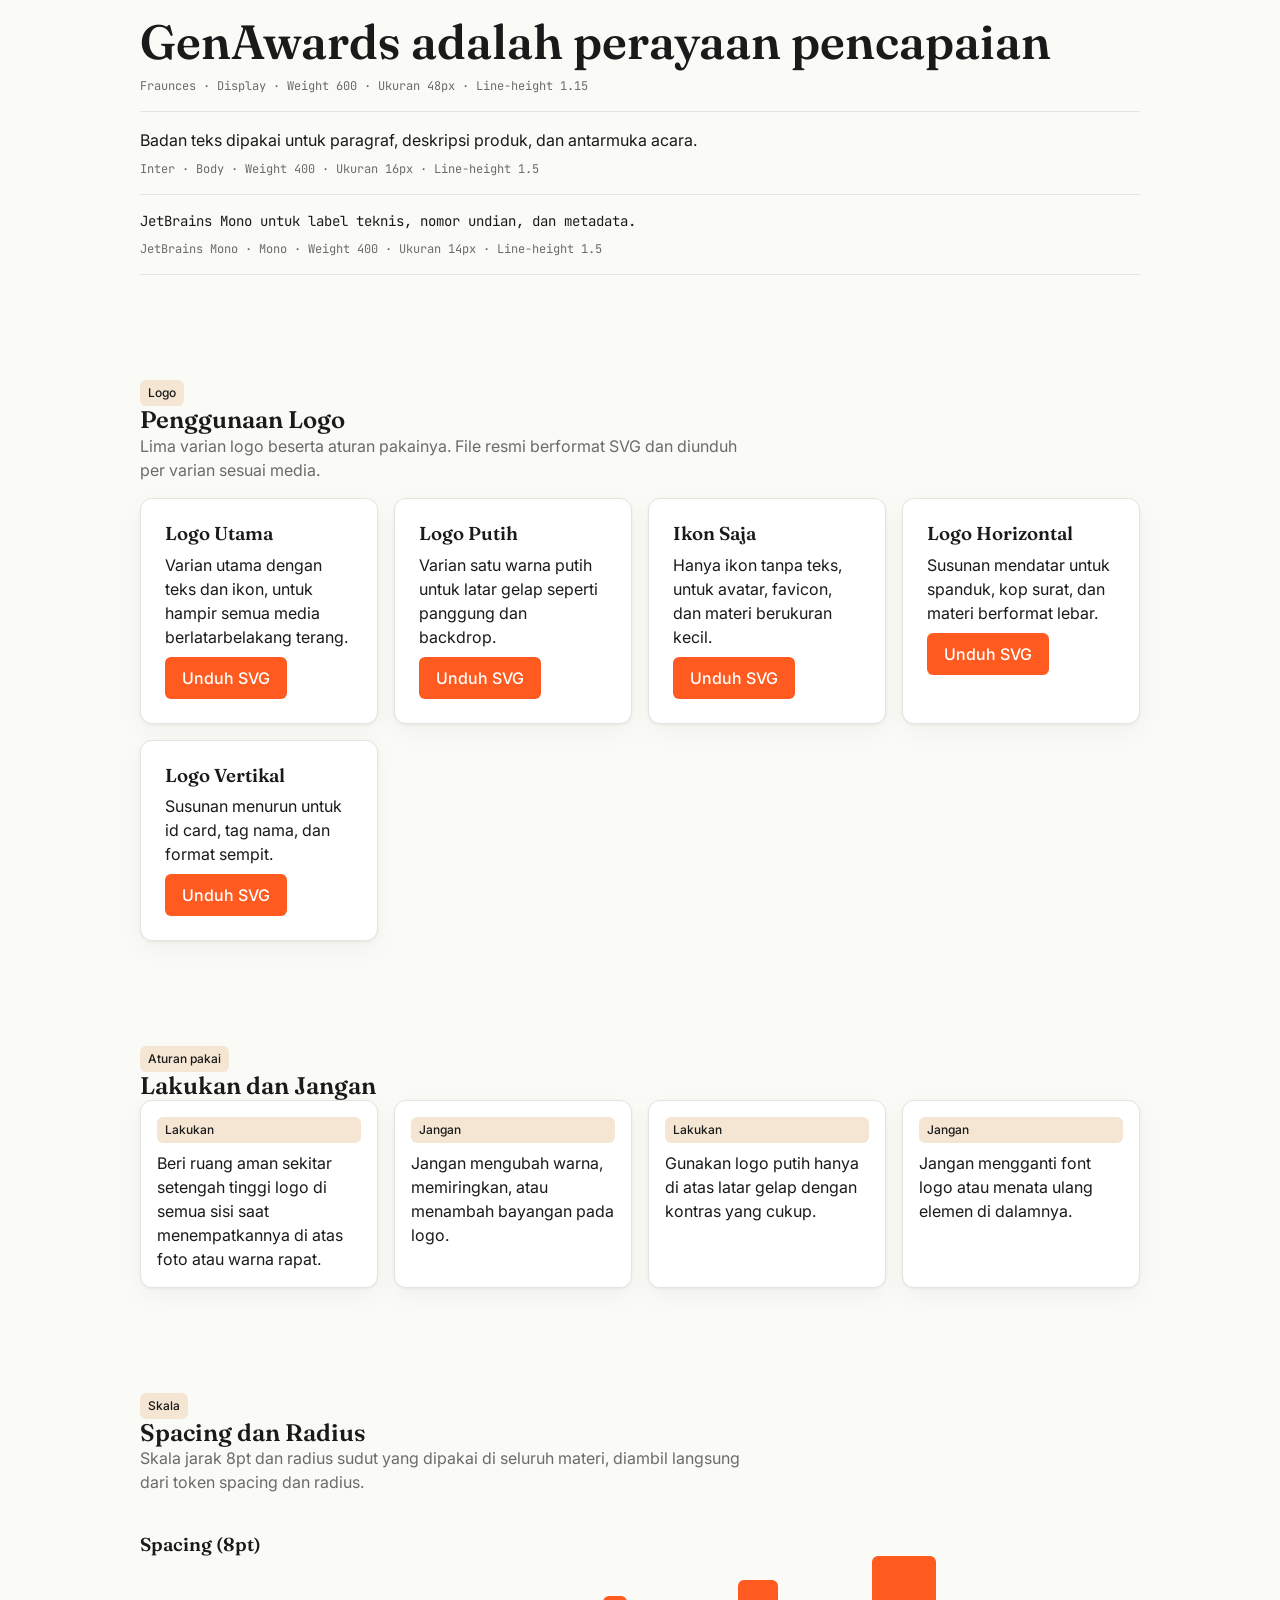
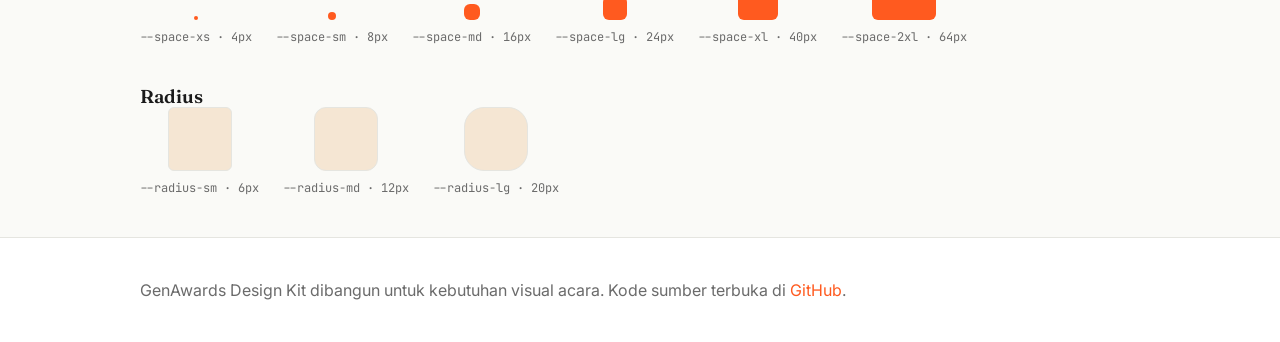
==== commit d1c3cbe4: "feat: close catalog and branding gaps" ====
--- a/branding.html
+++ b/branding.html
@@ -155,27 +155,27 @@
           <div class="card card--logo">
             <h3>Logo Utama</h3>
             <p>Varian utama dengan teks dan ikon, untuk hampir semua media berlatarbelakang terang.</p>
-            <a class="button" href="./downloads/logo-primary.svg" download>Unduh SVG</a>
+            <a class="button" href="./downloads/svg/logo-primary.svg" download>Unduh SVG</a>
           </div>
           <div class="card card--logo">
             <h3>Logo Putih</h3>
             <p>Varian satu warna putih untuk latar gelap seperti panggung dan backdrop.</p>
-            <a class="button" href="./downloads/logo-white.svg" download>Unduh SVG</a>
+            <a class="button" href="./downloads/svg/logo-white.svg" download>Unduh SVG</a>
           </div>
           <div class="card card--logo">
             <h3>Ikon Saja</h3>
             <p>Hanya ikon tanpa teks, untuk avatar, favicon, dan materi berukuran kecil.</p>
-            <a class="button" href="./downloads/logo-icon.svg" download>Unduh SVG</a>
+            <a class="button" href="./downloads/svg/logo-icon.svg" download>Unduh SVG</a>
           </div>
           <div class="card card--logo">
             <h3>Logo Horizontal</h3>
             <p>Susunan mendatar untuk spanduk, kop surat, dan materi berformat lebar.</p>
-            <a class="button" href="./downloads/logo-horizontal.svg" download>Unduh SVG</a>
+            <a class="button" href="./downloads/svg/logo-horizontal.svg" download>Unduh SVG</a>
           </div>
           <div class="card card--logo">
             <h3>Logo Vertikal</h3>
             <p>Susunan menurun untuk id card, tag nama, dan format sempit.</p>
-            <a class="button" href="./downloads/logo-vertical.svg" download>Unduh SVG</a>
+            <a class="button" href="./downloads/svg/logo-vertical.svg" download>Unduh SVG</a>
           </div>
         </div>
       </div>
--- a/assets/css/style.css
+++ b/assets/css/style.css
@@ -69,6 +69,12 @@
 @media (min-width: 640px) {
   .container {
     padding-inline: var(--space-lg);
+  }
+}
+
+@media (min-width: 1024px) {
+  .container {
+    padding-inline: var(--space-xl);
   }
 }
 
@@ -154,6 +160,12 @@
   opacity: 1;
 }
 
+.copy-fallback {
+  position: fixed;
+  opacity: 0;
+  pointer-events: none;
+}
+
 /* Page shell */
 .site-header {
   background-color: var(--color-surface);
@@ -489,4 +501,43 @@
 
 .scale__item--radius-sm { border-radius: var(--radius-sm); }
 .scale__item--radius-md { border-radius: var(--radius-md); }
-.scale__item--radius-lg { border-radius: var(--radius-lg); }+.scale__item--radius-lg { border-radius: var(--radius-lg); }
+
+/* Moodboard */
+.grid--masonry {
+  grid-auto-flow: dense;
+  grid-auto-rows: var(--space-md);
+}
+
+.row-span-2 {
+  grid-row: span 12;
+}
+
+.row-span-3 {
+  grid-row: span 18;
+}
+
+.figure {
+  display: flex;
+  flex-direction: column;
+  overflow: hidden;
+  background-color: var(--color-surface);
+  border: 1px solid var(--color-border);
+  border-radius: var(--radius-md);
+  box-shadow: var(--shadow-card);
+}
+
+.figure__img {
+  width: 100%;
+  height: 100%;
+  flex: 1 1 auto;
+  min-height: 0;
+  object-fit: cover;
+  background-color: var(--color-accent);
+}
+
+.figure__caption {
+  padding: var(--space-sm) var(--space-md);
+  font-size: 0.875rem;
+  color: var(--color-text-muted);
+}
